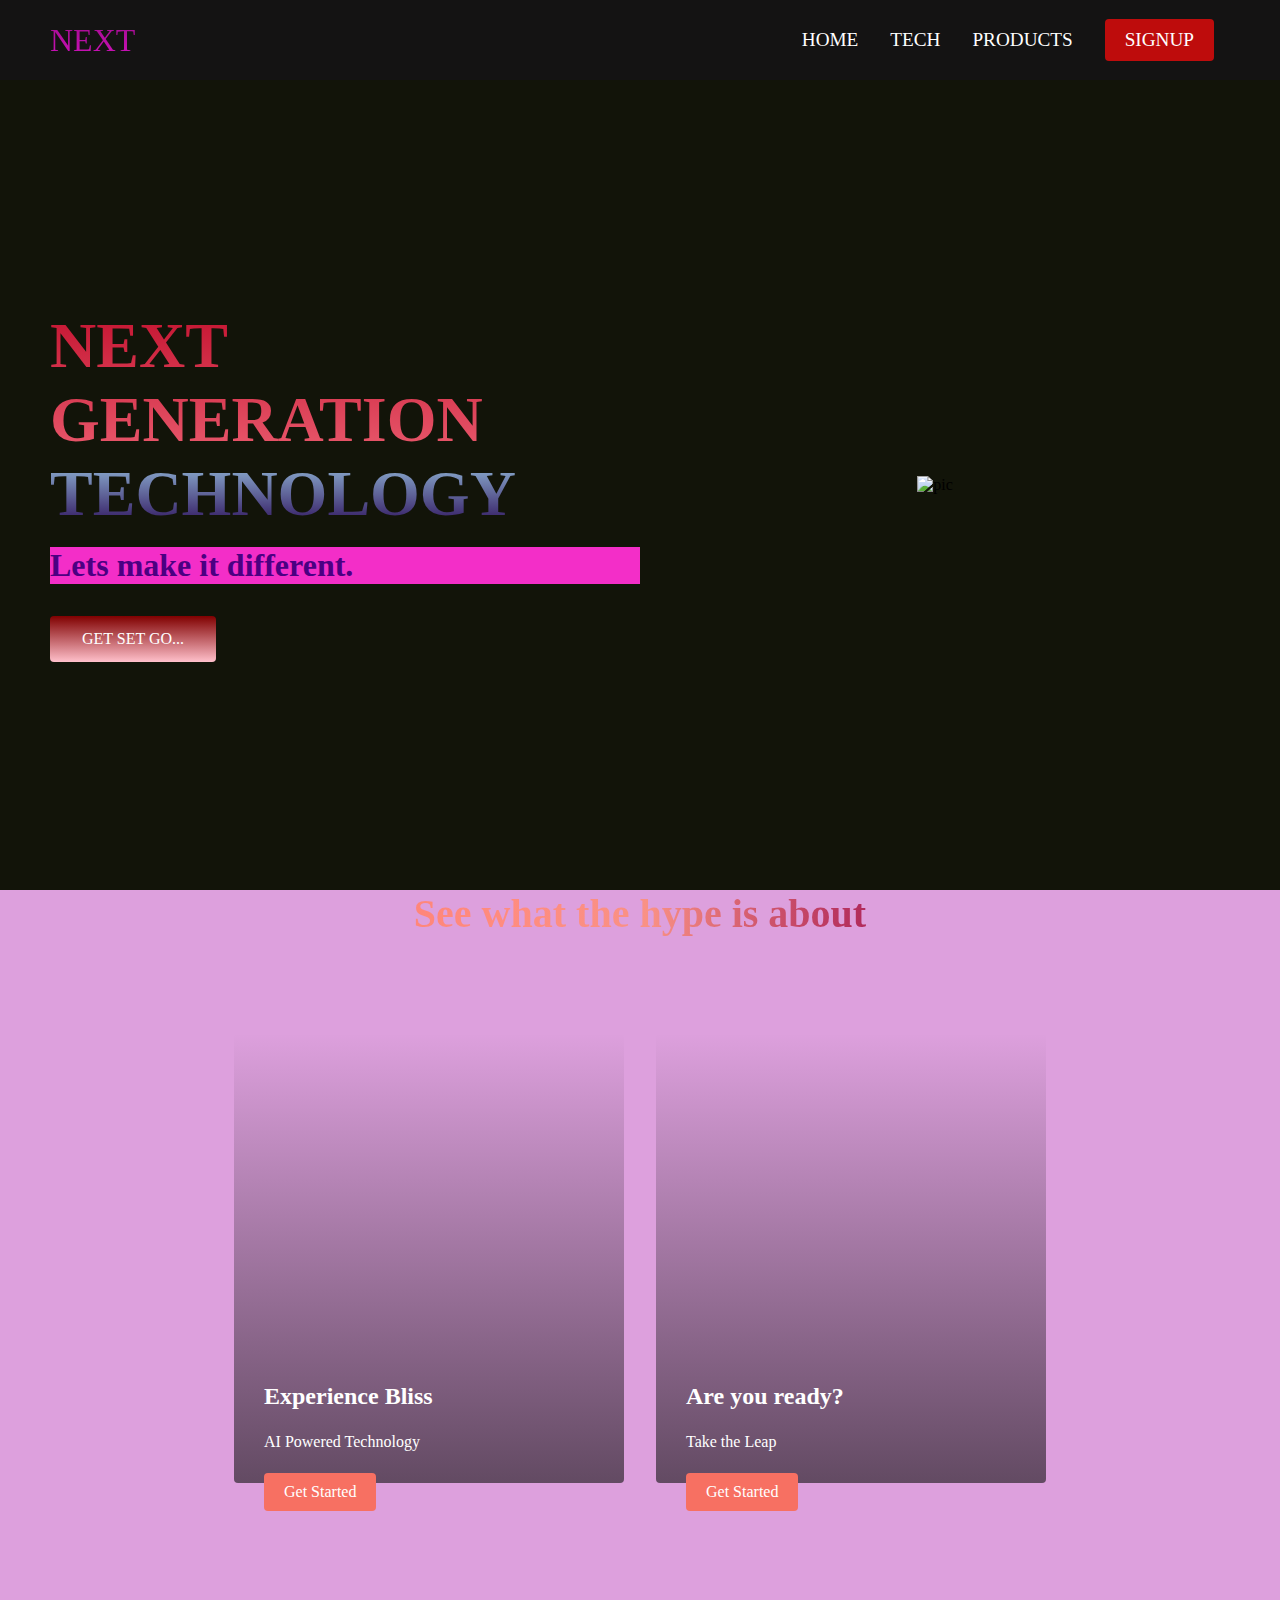
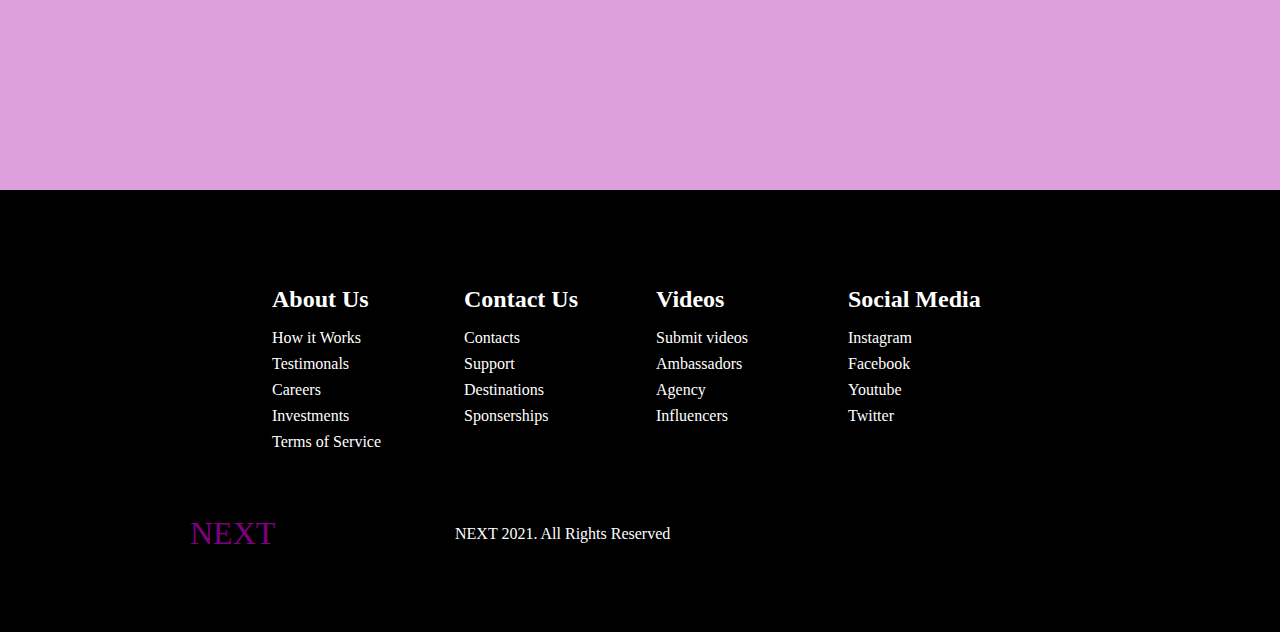
==== index.html @ c0f6ce00 "Add files via upload" ====
<!DOCTYPE html>
<html lang="en">
<head>
    <meta charset="UTF-8">
    <meta http-equiv="X-UA-Compatible" content="IE=edge">
    <meta name="viewport" content="width=device-width, initial-scale=1.0">
    <title>NEXT WEBSITE</title>
    <link rel="stylesheet" href="style.css">
    <link rel="stylesheet" href="https://use.fontawesome.com/releases/v5.15.2/css/all.css" integrity="sha384-vSIIfh2YWi9wW0r9iZe7RJPrKwp6bG+s9QZMoITbCckVJqGCCRhc+ccxNcdpHuYu" crossorigin="anonymous">
     
</head>
<body>
<!--Navbar Section-->
<nav class="navbar">
    <div class="navbar__container">
      <a href="/" id="navbar__logo"><i class="fas fa-feather-alt"></i> NEXT</a>
      <div class="navbar__toggle" id="mobile-menu">
          <span class="bar"></span>
          <span class="bar"></span>
          <span class="bar"></span>
      </div> 
      <ul class="navbar__menu">
          <li class="navbar__item">
              <a href="/" class="navbar__links"> HOME</a>
          </li>
          <li class="navbar__item">
              <a href="/tech.html" class="navbar__links">TECH</a>
          </li>
          <li class="navbar__item">
              <a href="/" class="navbar__links">PRODUCTS</a>
          </li>
          <li class="navbar__btn">
              <a href="/" class="button">SIGNUP</a>
          </li>
      </ul>
    </div>
    </nav>

<!--Hero Section-->
<div class="main">
<div class="main__container">
    <div class="main__content">
        <h1>NEXT GENERATION</h1>
        <h2>TECHNOLOGY</h2>
        <P>Lets make it different.</P>
        <button class="main__btn"><a href="/">GET SET GO...</a></button>
    </div>
<div class="main__img--container">
    <img src="images/pic1.svg" alt="pic" id="main__img">
</div>
</div>
</div>

<!--services section-->
<div class="services">
    <h1>See what the hype is about</h1>
    <div class="services__container">
        <div class="services__card">
            <h2>Experience Bliss</h2>
            <p>AI Powered Technology</p>
            <button> Get Started</button>
        </div>
        <div class="services__card">
            <h2>Are you ready?</h2>
            <p>Take the Leap</p>
            <button> Get Started</button>
        </div>
    </div>
    
</div>

<!--footer section-->
<div class="footer__container">
    <div class="footer__links">
        <div class="footer__link--wrapper">
            <div class="footer__link--items">
                <h2>About Us</h2>
                <a href="/"> How it Works</a>
                <a href="/"> Testimonals</a>
                <a href="/"> Careers</a>
                <a href="/"> Investments</a>
                <a href="/"> Terms of Service</a>
            </div>
            <div class="footer__link--items">
                <h2>Contact Us</h2>
                <a href="/"> Contacts</a>
                <a href="/"> Support</a>
                <a href="/"> Destinations</a>
                <a href="/"> Sponserships</a>
            </div>
        </div>
        <div class="footer__link--wrapper">
            <div class="footer__link--items">
                <h2>Videos</h2>
                <a href="/"> Submit videos</a>
                <a href="/"> Ambassadors</a>
                <a href="/"> Agency</a>
                <a href="/"> Influencers</a>
            </div>
            <div class="footer__link--items">
                <h2>Social Media</h2>
                <a href="/"> Instagram</a>
                <a href="/"> Facebook</a>
                <a href="/"> Youtube</a>
                <a href="/"> Twitter</a>
            </div>
        </div>
    </div>
<div class="social__media">
    <div class="social__media--wrap">
        <div class="footer__logo">
            <a href="/" id="footer__logo"> <i class="fas fa-feather-alt"></i> NEXT </a>
        </div>
        <P class="website__rights">
            NEXT 2021. All Rights Reserved
        </P>
        <div class="social__icons">
            <a href="/" class="social__icon--link"
            target="_blank">
                <i class="fab fa-facebook"></i>
            </a>
            <a href="/" class="social__icon--link"
            target="_blank">
                <i class="fab fa-instagram"></i>
            </a>
            <a href="/" class="social__icon--link"
            target="_blank">
                <i class="fab fa-youtube"></i>
            </a>
            <a href="/" class="social__icon--link"
            target="_blank">
                <i class="fab fa-twitter"></i>
            </a>
        </div>
    </div>
</div>
</div>

    <script src="app.js"></script>
</body>
</html>
---- style.css ----
*{
  box-sizing: border-box;
  margin: 0;
  padding: 0;
  font-family:Cambria, Cochin, Georgia, Times, 'Times New Roman', serif;
}

.navbar{
    background: #141313;
    height: 80px;
    display:flex;
    justify-content: center;
    align-items: center;
    font-size: 1.2rem;
    top: 0;
    z-index: 999;
}

.navbar__container{
    display:flex;
    justify-content: space-between;
    height: 80px;
    z-index: 1;
    width: 100%;
    max-width: 1300px;
    margin: 0 auto;
    padding: 0 50px;
}

#navbar__logo{

    background-color: rgb(45, 199, 58);
    background-image: linear-gradient(to top, #e415d2 0%, #9e0b8a 80%);
    background-size: 100%;
    -webkit-background-clip: text;
    -moz-background-clip: text;
    -webkit-text-fill-color: transparent;
    -moz-text-fill-color:transparent;
    display: flex;
    align-items: center;
    cursor: pointer;
    text-decoration: none;
    font-size: 2rem;
}

.fa-gem{
    margin-right:0.5rem;
}

.navbar__menu{
    display: flex;
    align-items: center;
    list-style: none;
    text-align: center;
}

.navbar__item{
    height: 80px;
}

.navbar__links{
    color: white;
    display:flex;
    align-items:center;
    text-decoration:none;
    padding: 0 1rem;
    height: 100%;
}

.navbar__btn{
    display:flex;
    justify-content: center;
    align-items: center;
    padding:0 1rem;
    width: 100%;
}

.button{
    display: flex;
    justify-content: center;
    align-items: center;
    text-decoration: none;
    padding: 10px 20px;
    height: 100%;
    width: 100%;
    border: none;
    outline:none;
    border-radius: 4px;
    background: #be0c0c;
    color: white;
}

.button:hover{
    background:crimson;
    transition: all 0.3s ease;
}

.navbar__links:hover{
    color:#f77062;
    transition: all 0.3s ease;
}

@media screen and (max-width:750px) {
    .navbar__container{
        display: flex;
        justify-content: space-between;
        height: 80px;
        z-index: 1;
        width: 100%;
        max-width: 1300px;
        padding:0;
    }

    .navbar__menu{
        display:grid;
        grid-template-columns:auto;
        margin:0;
        width: 100%;
        position:static;
        top: -1000px;
        opacity: 1;
        transition: all 0.5s ease;
        height: 80vh;
        z-index: -1;  
        background:black;  
    }

    .navbar__menu.active{
        background:black;
        top:100%;
        opacity:1;
        transition:all 0.5s ease;
        z-index: 99;
        height:50vh;
        font-size: 1.6rem;
    }

    #navbar__logo{
        padding-left:25px;
    }
    .navbar__toggle.bar{
        width:25px;
        height:30px;
        margin:5px auto;
        transition:all 0.3s ease-in-out;
        background:rgb(235, 112, 159);
    }

    .navbar__item{
        width:100%;
    }

    .navbar__links{
        text-align: center;
        padding:2rem;
        width:100%;
        display:table;
    }

    #mobile-menu{
        position:absolute;
        top:5%;
        right:20%;
        transform:translate(5%,20%);
    }
    
    .navbar__btn{
        padding-bottom: 1rem;
    }

    .button{
        display:flex;
        justify-content:center;
        align-items: center;
        width:60%;
        height: 50px;
        margin:0px;
    }

    .navbar__toggle.bar{
        display:block;
        cursor:pointer;
    }

    #mobile-menu.is-active.bar:nth-last-child(2) {
        opacity:1;
    }
    #mobile-menu.is-active.bar:nth-last-child(1) {
        transform:translateY(8px) rotate(45deg);
    }
    #mobile-menu.is-active.bar:nth-last-child(3) {
        transform:translateY(-8px) rotate(-45deg);
    }
}

/*hero section css*/
.main{
    background-color: black;
}

.main__container{
    display:grid;
    grid-template-columns: 1fr 1fr;
    align-items: center;
    justify-self: center;
    margin: 0 auto;
    height:90vh;
    background-color:rgb(18, 20, 9);
    z-index:1;
    width:100%;
    max-width: 1300px;
    padding: 0 50px;
}

.main__content h1{
    font-size: 4rem;
    background-color: crimson;
    background-image: linear-gradient(to top,#e95a6d 0%,#c41330 100%);
    background-size: 100%;
    -webkit-background-clip: text;
    -moz-background-clip: text;
    -webkit-text-fill-color: transparent;
    -moz-text-fill-color:transparent;

}

.main__content h2{
    font-size: 4rem;
    background-color:crimson;
    background-image: linear-gradient(to top,#270653 0%,#98c2df 100%);
    background-size: 100%;
    -webkit-background-clip: text;
    -moz-background-clip: text;
    -webkit-text-fill-color: transparent;
    -moz-text-fill-color:transparent;

}

.main__content p{
    margin-top: 1rem;
    font-size: 2rem;
    font-weight: 700;
    background-color:rgb(243, 46, 200);
    color:indigo;
}

.main__btn{
    font-size: 1rem;
    background-image: linear-gradient(to top, pink 0%, maroon 100%);
    padding: 14px 32px;
    border:none;
    border-radius: 4px;
    color: white;
    margin-top: 2rem;
    cursor:pointer;
    position:relative;
    transition:all 0.35s;
    outline:none;
}

.main__btn a {
    position:relative;
    z-index:2;
    color: white;
    text-decoration: none;
}

.main__btn:after{
    position: absolute;
    content:'';
    top:0;
    left:0;
    width:0;
    height:100%;
    background:rgb(221, 15, 159);
    transition:all 0.35s;
    border-radius: 4px;
}

.main__btn:hover{
    color:white;
}

.main__btn:hover:after{
    width:100%;
}

.main__img--container{
    text-align:center;
}

#main__img{
    height:80%;
    width:80%;
}

/*mobile responsive*/ 
@media screen and (max-width:768px){
    .main__container{
        display:grid;
        grid-template-columns: auto;
        align-items: center;
        justify-self: center;
        width:100%;
        margin:0 auto;
        height:90vh;
    }

    .main__content{
        text-align:center;
        margin-bottom: 4rem;
    }

    .main__content h1{
        font-size: 2.5rem;
        margin-top:2 rem;
    }

    .main__content h2{
        font-size:3rem;
    }

    .main__content p{
        margin-top:1rem;
        font-size:1.5rem;
    }
}

@media screen and (max-width:480px){
    
    .main__content h1{
        font-size: 2rem;
        margin-top:3rem;
    }

    .main__content h2{
        font-size:2rem;
    }

    .main__content p{
        margin-top:2rem;
        font-size:1.5rem;
    }

    .main__btn{
        padding:12px 36px;
        margin:2.5rem 0;
    }
}

/*services section css*/

.services{
    background:plum;
    display:flex;
    flex-direction: column;
    align-items: center;
    height:100vh;
}

.services h1{
    background-color: #ff8177;
    background-image:linear-gradient(to right,#ff8177 0%, #ff867a 0%, #ff8c7f 21%, #f99185 52%, #cf556c 78%, #b12a5b 100%);
    background-size: 100%;
    margin-bottom:5rem;
    font-size:2.5rem;
    -webkit-background-clip: text;
    -moz-background-clip: text;
    -webkit-text-fill-color: transparent;
    -moz-text-fill-color:transparent;
}

.services__container{
    display:flex;
    justify-content:center ;
    flex-wrap: wrap;
}
.services__card{
    margin:1rem;
    height:450px;
    width:390px;
    border-radius:4px;
    background-image:linear-gradient(to bottom,rgba(0,0,0,0) 0%, rgba(17,17,17,0.6)100%),url('/images/pic2.jpg');
    background-size: cover;
    position:relative;
    color: #fff;
}

.services__card:nth-child(2){
    background-image:linear-gradient(to bottom,rgba(0,0,0,0) 0%, rgba(17,17,17,0.6)100%),url('/images/pic3.jpg');    
}

.services h2{
    position:absolute;
    top:350px;
    left:30px;
}

.services__card p{
    position: absolute;
    top:400px;
    left:30px;
}

.services__card button{
    color:white;
    padding:10px 20px;
    border:none;
    outline:none;
    border-radius: 4px;
    background:#f77062;
    position: absolute;
    top:440px;
    left:30px;
    font-size:1rem;
    cursor:pointer;
}

.services__card:hover{
    transform: scale(1.075);
    transition:0.2s ease-in;
    cursor: pointer;
}

@media screen and (max-width:750px){
    .services{
        height:1400px;
    }
    .services h1{
        font-size:2rem;
        margin-top: 12rem;
    }
}
@media screen and (max-width:380px){
    .services{
        height:1200px;
    }
    .services h1{
        font-size: 1.2rem;
    }
    .service__card{
        width:300px;
    }
}

/*footer css*/

.footer__container{
    background-color:black;
    padding:5rem 0;
    display:flex;
    flex-direction: column;
    justify-content: center;
    align-items:center;
}

#footer__logo{
    color:purple;
    display: flex;
    align-items: center;
    cursor: pointer;
    text-decoration: none;
    font-size: 2rem;
}

.footer__links{
    width:100%;
    max-width: 1000px;
    display:flex;
    justify-content: center;
}

.footer__link--wrapper{
    display:flex;
}

.footer__link--items{
    display:flex;
    flex-direction: column;
    align-items:flex-start;
    margin: 16px;
    text-align:left;
    width:160px;
    box-sizing:border-box;
}

.footer__link--items h2{
    margin-bottom: 16px;
}

.footer__link--items> h2{
    color: white;
}

.footer__link--items a{
    color:white;
    text-decoration: none;
    margin-bottom: 0.5rem;
}

.footer__link--items a:hover{
    color:purple;
    transition: 0.3s ease-out;
}

/*social icons*/

.social__icon--link{
    color:white;
    font-size:24px;
}

.social__media{
    max-width: 1000px;
    width:100%;
}

.social__media--wrap{
    display: flex;
    justify-content: space-between;
    align-items: center;
    width: 90%;
    max-width:1000px;
    margin:40px auto 0 auto;
}

.social__icons{
    display: flex;
    justify-content: space-between;
    align-items: center;
    width: 240px;
}

.social__logo{
    color:white;
    justify-self: flex-start;
    margin-left: 20px;
    cursor: pointer;
    text-decoration: none;
    font-size: 2rem;
    display: flex;
    align-items: center;
    margin-bottom: 16px;
}

.website__rights{
    color:white;
}

@media screen and (max-width:820px){
    .footer__links{
        padding-top: 2rem;
    }

    #footer__logo{
        margin-bottom: 2rem;
    }

    .website__rights{
        margin-bottom: 2rem;
    }

    .footer__link--wrapper{
        flex-direction: column;
    }

    .social__media--wrap{
        flex-direction: column;
    }
}

@media screen and (max-width:480px){
    .footer__link--items{
        margin: 0;
        padding: 10px;
        width:100px;
    }
}
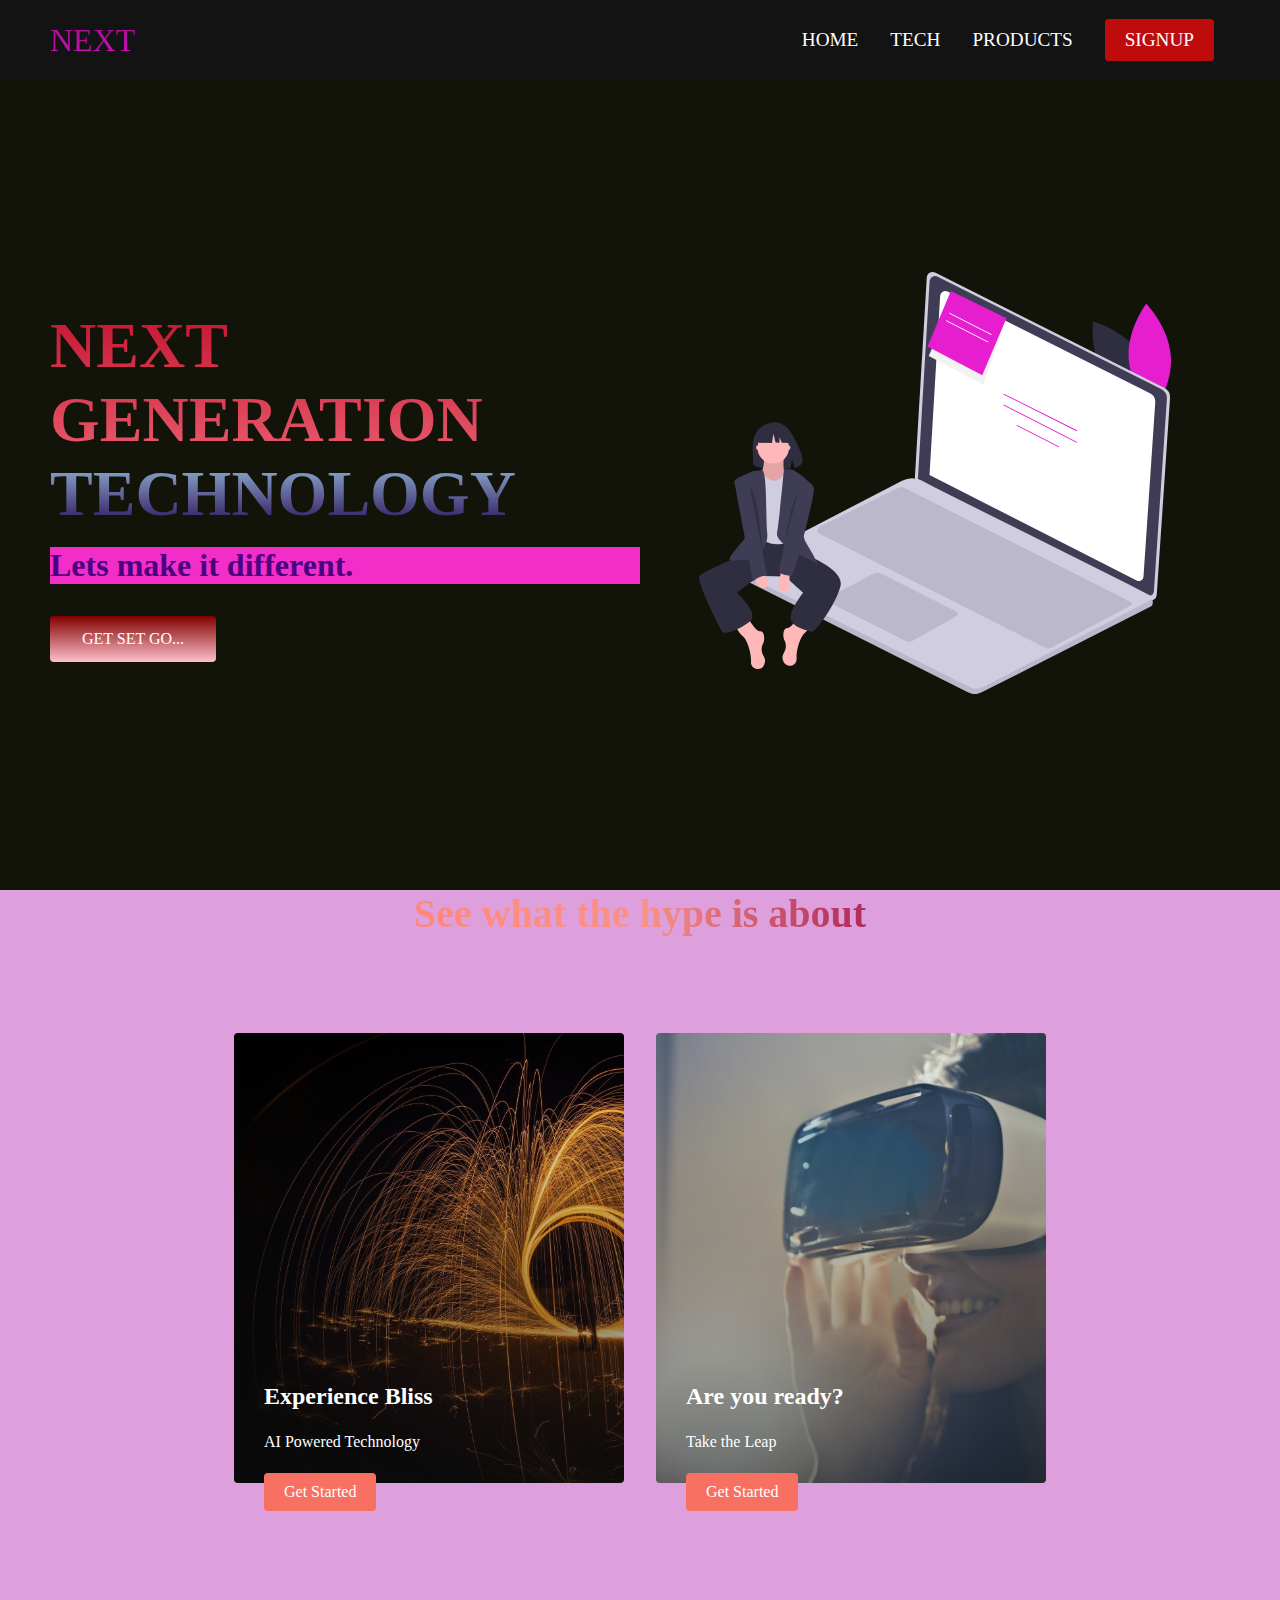
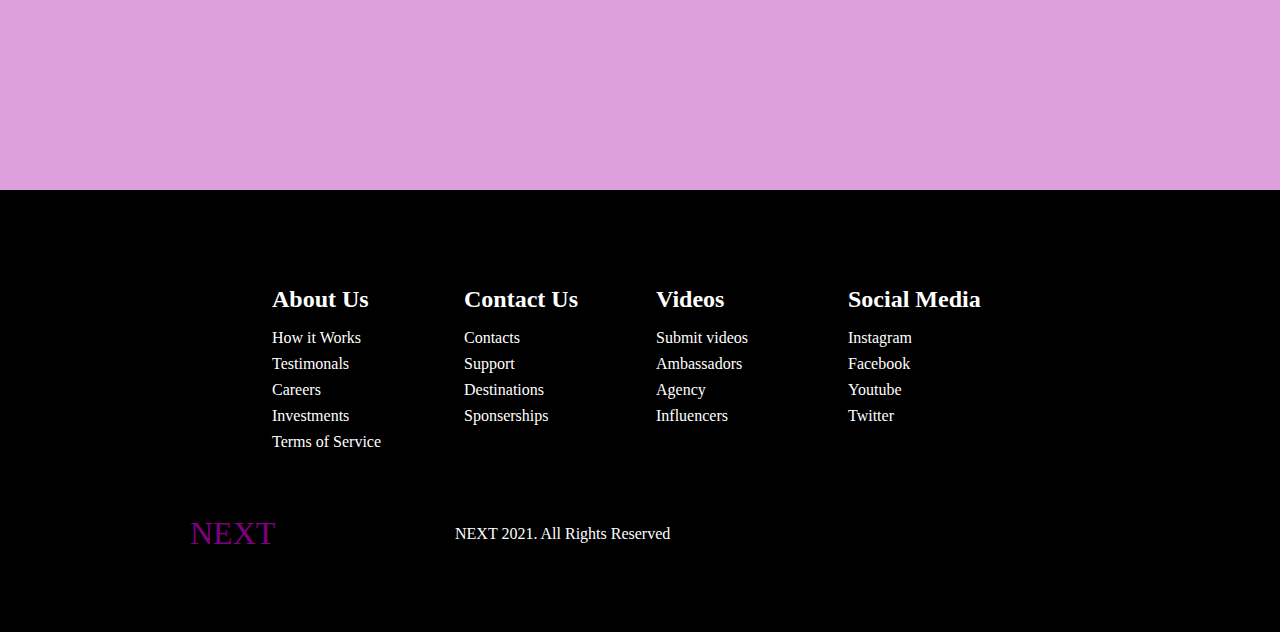
==== commit ae886eaf: "Update index.html" ====
--- a/index.html
+++ b/index.html
@@ -138,4 +138,4 @@
 
     <script src="app.js"></script>
 </body>
-</html>+</html> 
--- a/style.css
+++ b/style.css
@@ -116,18 +116,18 @@
         grid-template-columns:auto;
         margin:0;
         width: 100%;
-        position:static;
+        position: absolute;
         top: -1000px;
-        opacity: 1;
+        opacity: 0;
         transition: all 0.5s ease;
-        height: 80vh;
+        height: 50vh;
         z-index: -1;  
         background:black;  
     }
 
     .navbar__menu.active{
         background:black;
-        top:100%;
+        top:10%;
         opacity:1;
         transition:all 0.5s ease;
         z-index: 99;
@@ -138,9 +138,9 @@
     #navbar__logo{
         padding-left:25px;
     }
-    .navbar__toggle.bar{
+    .navbar__toggle .bar{
         width:25px;
-        height:30px;
+        height:3px;
         margin:5px auto;
         transition:all 0.3s ease-in-out;
         background:rgb(235, 112, 159);
@@ -177,19 +177,19 @@
         margin:0px;
     }
 
-    .navbar__toggle.bar{
+    .navbar__toggle .bar{
         display:block;
         cursor:pointer;
     }
 
-    #mobile-menu.is-active.bar:nth-last-child(2) {
-        opacity:1;
-    }
-    #mobile-menu.is-active.bar:nth-last-child(1) {
-        transform:translateY(8px) rotate(45deg);
-    }
-    #mobile-menu.is-active.bar:nth-last-child(3) {
-        transform:translateY(-8px) rotate(-45deg);
+    #mobile-menu.is-active .bar:nth-child(2) {
+        opacity:0;
+    }
+    #mobile-menu.is-active .bar:nth-child(1) {
+        transform: translateY(8px) rotate(45deg);
+    }
+    #mobile-menu.is-active .bar:nth-child(3) {
+        transform: translateY(-8px) rotate(-45deg);
     }
 }
 
